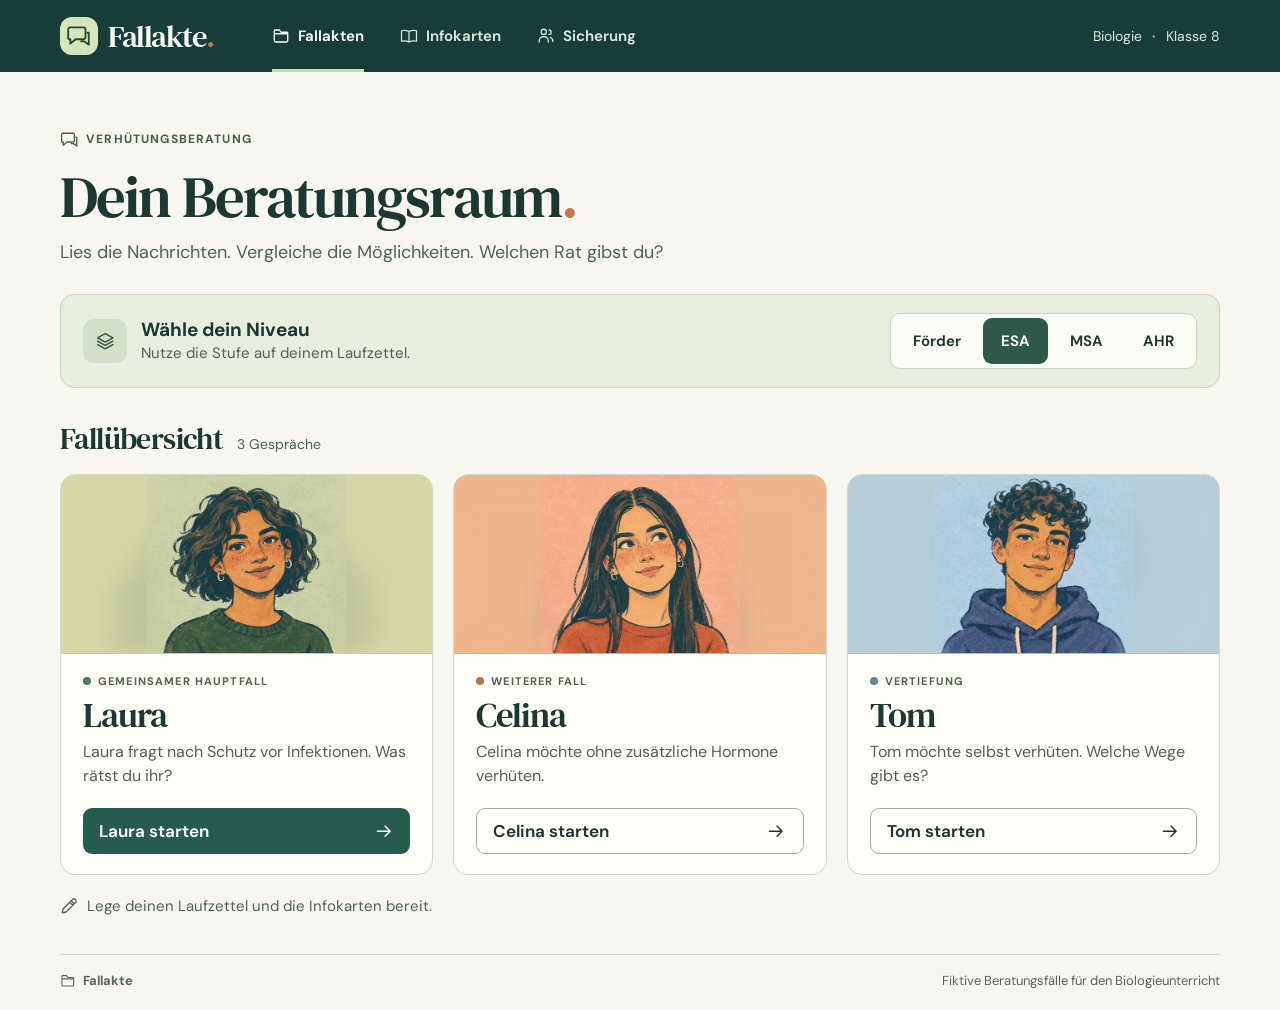
==== index.html @ a628afa2 "Gestufte Lernhilfen bis zum eigenen begründeten Rat anbieten" ====
<!doctype html>
<html lang="de">
<head>
  <meta charset="utf-8">
  <meta name="viewport" content="width=device-width,initial-scale=1">
  <meta name="theme-color" content="#183c37">
  <title>Fallakte · Beratungsraum</title>
  <link rel="stylesheet" href="app/style.css">
</head>
<body>
<header class="top">
  <div class="bar">
    <a href="#home" class="brand" id="brand"><span class="mark" data-icon="chat"></span>Fallakte<span class="brand-dot">.</span></a>
    <div class="room-identity" id="room-identity" hidden>
      <span class="avatar" id="avatar" aria-hidden="true"></span>
      <div><h1 id="chat-name" tabindex="-1"></h1><div class="room-meta"><span id="room-level"></span> · <span id="step"></span></div></div>
    </div>
    <nav aria-label="Arbeitsbereiche">
      <button id="home-nav"><i data-icon="folder"></i><span id="home-label">Fallakten</span></button>
      <button id="cards-nav"><i data-icon="book"></i>Infokarten</button>
      <button id="pause-nav"><i data-icon="group"></i>Sicherung</button>
    </nav>
    <span class="subject">Biologie <b>·</b> Klasse 8</span>
  </div>
</header>
<main>
  <section id="home" class="shell">
    <div class="intro"><span class="eyebrow"><i data-icon="chat"></i> Verhütungsberatung</span><h1>Dein Beratungsraum<span>.</span></h1><p>Lies die Nachrichten. Vergleiche die Möglichkeiten. Welchen Rat gibst du?</p></div>
    <div class="level-box"><div class="level-caption"><span class="square-icon"><i data-icon="layers"></i></span><div><h2>Wähle dein Niveau</h2><p>Nutze die Stufe auf deinem Laufzettel.</p></div></div><div id="levels" aria-label="Niveau" role="group"></div></div>
    <div class="section-heading"><h2>Fallübersicht</h2><span>3 Gespräche</span></div>
    <div class="cases" id="case-list"></div>
    <p class="material"><i data-icon="pencil"></i> Lege deinen Laufzettel und die Infokarten bereit.</p>
  </section>
  <section id="room" class="shell" hidden>
    <div class="pane-switch" role="group" aria-label="Arbeitsansicht">
      <button id="read-chat" aria-controls="chat-panel"><i data-icon="chat"></i> Chat lesen</button>
      <button id="write-answer" aria-controls="answer-panel"><i data-icon="pencil"></i> Antwort geben</button>
    </div>
    <div class="workspace">
      <section class="chat panel" id="chat-panel" aria-label="Beratungsgespräch">
        <div id="history" role="log" aria-live="off" aria-label="Bisherige Nachrichten" tabindex="0"></div>
        <button id="latest" class="latest" hidden><i data-icon="down"></i> Zur aktuellen Nachricht</button>
      </section>
      <section class="work panel" id="answer-panel" aria-label="Antwortbereich"><div id="work"></div><section id="support-panel" aria-label="Hilfen zum aktuellen Schritt" hidden></section></section>
    </div>
  </section>
  <section class="shell secondary" id="resources" hidden><span class="eyebrow"><i data-icon="book"></i> Nachschlagen</span><h1 tabindex="-1">Infokarten</h1><p>Nutzt zuerst eure eigenen Infokarten. Hier könnt ihr nachlesen. Beim Schwangerschaftsschutz vergleichen alle vier Karten ein Jahr Anwendung im Alltag.</p><div id="method-cards"></div><button class="primary return">Zurück</button></section>
  <section class="shell secondary" id="pause" hidden>
    <span class="eyebrow"><i data-icon="group"></i> Gemeinsam in der Klasse</span>
    <h1 tabindex="-1">Zeit für die Sicherung</h1>
    <div class="pause-note">
      <h2>Dein zweiter Vorschlag für Laura</h2>
      <p id="pause-conflict" hidden></p>
      <details id="pause-facts" hidden>
        <summary>Was hat Laura bisher gesagt?</summary>
        <ul></ul>
      </details>
      <div id="early-stop">
        <p>Beim gemeinsamen Stopp zeigt oder liest eure Lehrkraft Lauras Angaben für alle.</p>
        <p id="stop-task"></p>
      </div>
      <p>Ist „Mein letzter Rat“ noch leer? Schreibe dort deinen Rat und deinen wichtigsten Grund auf.</p>
      <p>Stimmt noch einmal ab. Lest eure beiden Gründe auf dem Laufzettel. Welcher erklärt besser, was für Laura zählt? Warum?</p>
    </div>
    <div class="row"><button id="review-laura" class="outline">Lauras Chat nachlesen</button><button class="primary return">Zurück</button></div>
  </section>
</main>
<footer><span class="footer-brand"><i data-icon="folder"></i> Fallakte</span><span>Fiktive Beratungsfälle für den Biologieunterricht</span></footer>
<script src="data/dialogdaten.js"></script>
<script src="data/lernhilfen.js"></script>
<script src="app/ui.js"></script>
<script src="app/lernhilfen.js"></script>
<script src="app/app.js"></script>
</body></html>
---- app/style.css ----
@font-face{font-family:DM Sans;src:url("../assets/dmsans.ttf") format("truetype");font-weight:100 1000;font-display:swap}
@font-face{font-family:DM Serif Text;src:url("../assets/dmseriftext.ttf") format("truetype");font-display:swap}
:root{color-scheme:light;--ink:#1d3833;--muted:#50615b;--green:#255c4e;--paper:#f7f6f0;--line:#d3d9cc;--white:#fffef9;--tint:#e8eddf;--serif:"DM Serif Text",Georgia,serif}
*{box-sizing:border-box}
[hidden]{display:none!important}
body{margin:0;background:var(--paper);color:var(--ink);font-family:"DM Sans",Arial,sans-serif;font-size:17px;line-height:1.5;min-height:100vh;display:flex;flex-direction:column}
main{flex:1}
button,a,summary,input{touch-action:manipulation}
button,summary{color:inherit;font:inherit;cursor:pointer}
button{min-height:46px;border:0;background:none;border-radius:9px;font-weight:650}
button:hover,summary:hover{filter:brightness(.95)}
:focus-visible{outline:3px solid #9b4c14;outline-offset:3px}
button:disabled{opacity:.55;cursor:default}
svg{width:1.2em;height:1.2em;flex:none;vertical-align:middle;stroke:currentColor;fill:none;stroke-width:1.7;stroke-linejoin:round;stroke-linecap:round}
i[data-icon],.icon{display:inline-flex;align-items:center;justify-content:center;font-style:normal}
h1,h2,h3,p{margin:0}
h1,h2,h3{line-height:1.16}
.top{background:#183c37;color:#fbfcf6}
.bar,.shell,footer{width:min(1160px,calc(100% - 72px));margin:auto}
.bar{display:flex;align-items:center;gap:46px;min-height:72px}
.brand{display:flex;align-items:center;text-decoration:none;font:31px var(--serif);color:inherit;letter-spacing:-1.5px}
.brand-dot,.intro h1 span{color:#c5794b}
.mark{display:grid;place-items:center;width:38px;height:38px;background:#d5e6bc;color:#234739;border-radius:12px;margin-right:10px}
.mark svg{width:26px;height:26px}
nav{display:flex;gap:12px;align-self:stretch}
nav button{position:relative;display:flex;align-items:center;justify-content:center;gap:8px;color:#dae5dd;border-radius:0;padding:0 12px;font-size:15px}
nav [aria-current]{color:white}
nav [aria-current]::after{content:"";position:absolute;bottom:0;height:3px;background:#cadbb2;left:12px;right:12px}
.subject{margin-left:auto;color:#e0e6d8;font-size:14px}.subject b{margin:0 6px;color:#a7b99d}
.intro{padding:clamp(32px,4.5vw,68px) 0 28px}
.eyebrow,.role{font-weight:750;letter-spacing:1.15px;font-size:12px;text-transform:uppercase;display:inline-flex;align-items:center;gap:7px}
.eyebrow{color:#476249}.eyebrow i{font-size:16px}
h1{font:clamp(39px,4.6vw,62px)/1.08 var(--serif);letter-spacing:-1.9px}
.intro h1,.secondary h1{margin:9px 0 10px}
.intro p,.secondary>p{color:var(--muted);font-size:18px}
.level-box{display:flex;align-items:center;justify-content:space-between;gap:16px;background:#e7eddf;border:1px solid #ccd6c2;border-radius:14px;padding:18px 22px}
.level-caption{display:flex;align-items:center;gap:14px}
.square-icon{width:44px;height:44px;background:#d4dfc9;border-radius:11px;display:grid;place-items:center;color:#365740}
.level-caption h2{font:700 19px "DM Sans",sans-serif}.level-caption p,.material{color:var(--muted);font-size:15px}
#levels{display:flex;gap:4px;background:#fcfcf6;border:1px solid #cbd3c2;border-radius:10px;padding:4px}
#levels button{padding:0 18px;font-size:15px}
#levels [aria-pressed="true"]{background:#2e594b;color:white}
.section-heading{margin:30px 0 15px;display:flex;align-items:baseline;gap:14px}
.section-heading h2,.secondary h2{font:30px var(--serif);letter-spacing:-.6px}
.section-heading>span{font-size:14px;color:var(--muted)}
.cases{display:grid;grid-template-columns:repeat(3,minmax(0,1fr));gap:20px}
.case-card,.panel,.pause-note,#method-cards details{background:var(--white);border:1px solid var(--line);border-radius:15px;overflow:hidden}
.cover{position:relative;isolation:isolate;overflow:hidden;height:clamp(148px,14vw,190px);border-bottom:1px solid #0001;display:flex;justify-content:center}
.laura{--art:url("../assets/laura.webp");--wash:#d6d9a6}
.celina{--art:url("../assets/celina.webp");--wash:#efb78d}
.tom{--art:url("../assets/tom.webp");--wash:#b8cdd7}
.cover{background:var(--wash)}
.cover:before{content:"";width:100%;position:absolute;inset:0;background-image:var(--art);background-size:cover;background-position:50% 8%;opacity:.14;filter:blur(12px);z-index:-1}
.cover:after{content:"";width:70%;height:100%;background:var(--art) center 20%/auto 112% no-repeat;mask-image:linear-gradient(90deg,transparent,#000 20%,#000 80%,transparent);-webkit-mask-image:linear-gradient(90deg,transparent,#000 20%,#000 80%,transparent)}
.case-info{padding:19px 22px 20px;display:flex;flex-direction:column;flex:1}
.case-card{display:flex;flex-direction:column}
.case-card h3{font:35px/1.1 var(--serif);letter-spacing:-1px;margin:6px 0}
.case-info p{color:var(--muted);font-size:16px;margin-bottom:20px}
.role{color:#50664b;font-size:11px;gap:7px}.role:before{content:"";width:8px;height:8px;border-radius:50%;background:var(--role,#537b55)}
.celina{--role:#b5784e}.tom{--role:#648598}
.case-info button{margin-top:auto;display:flex;align-items:center;justify-content:space-between;text-align:left;width:100%}
.primary,.outline,.secondary-button{padding:10px 16px;display:inline-flex;align-items:center;justify-content:center;gap:9px;line-height:1.35}
.primary{background:var(--green);color:white}.outline{background:var(--white);border:1px solid #a2b2a0}.secondary-button{background:var(--tint)}
.material{display:flex;align-items:center;gap:9px;margin:20px 0 36px}
footer{display:flex;gap:12px;justify-content:space-between;align-items:center;padding:16px 0 20px;border-top:1px solid var(--line);color:#58675e;font-size:13px}
.footer-brand{display:flex;align-items:center;gap:7px;font-weight:700}
.text-button{display:inline-flex;align-items:center;gap:8px;font-size:.9375rem;padding:0 8px}
.avatar{width:36px;height:36px;border-radius:50%;background:var(--art) center/cover;flex:none}
.room-identity{display:flex;align-items:center;gap:10px;min-width:0}
.room-identity h1{font:1.5rem/1 var(--serif);letter-spacing:-.03em}
.room-meta{font-size:.8125rem;color:#dbe7db;line-height:1.25;margin-top:2px}
html.consulting,html.consulting body{height:100vh;height:100dvh;min-height:0;overflow:hidden}
.consulting body{display:grid;grid-template-rows:auto minmax(0,1fr)}
.consulting main,.workspace,.panel{min-height:0;min-width:0}
.consulting .brand,.consulting .subject,.consulting footer{display:none}
.consulting .top{position:static}
.consulting .bar{width:100%;min-height:52px;gap:8px;padding:2px clamp(10px,1.4vw,24px);flex-wrap:nowrap;justify-content:space-between}
.consulting nav{flex:0 1 auto;align-self:center;gap:3px}
.consulting nav button{border-radius:7px;font-size:.9375rem;min-width:44px;min-height:44px}
.consulting nav [aria-current]::after{display:none}
#room{width:100%;height:100%;margin:0;display:flex;flex-direction:column}
.workspace{display:grid;grid-template-columns:minmax(0,1.15fr) minmax(0,1fr);grid-template-rows:minmax(0,1fr);flex:1}
.workspace .panel{border:0;border-radius:0}
.chat{position:relative;display:flex;flex-direction:column}
.work{display:flex;flex-direction:column;box-shadow:inset 1px 0 var(--line)}
#history,#work{overflow:auto;overscroll-behavior:contain;flex:1;min-height:0}
#history{background:#eff1e8;padding:clamp(12px,1.5vw,24px)}
#work{container-type:inline-size;padding:clamp(12px,1.25vw,22px)}
.pane-switch{display:none}
.chat-step{display:flex;gap:10px;align-items:center;font-size:.875rem;color:#536651;font-weight:700;margin:16px 0}.chat-step:after{content:"";height:1px;background:#ccd4c6;flex:1}
.chat-step:first-child{margin-top:0}
.bubble{width:fit-content;max-width:min(91%,66ch);padding:9px 13px;border-radius:14px 14px 14px 3px;background:#fffefb;border:1px solid #d6dccf;margin:7px 0;font-size:1.0625rem;overflow-wrap:anywhere}
.speaker{font-size:.8125rem;display:block;color:#526750;margin-bottom:2px}.bubble.team{background:#dcead9;margin-left:auto;border-radius:14px 14px 3px 14px}.bubble p+p{margin-top:6px}
.latest{position:absolute;bottom:10px;align-self:center;padding:8px 14px;background:var(--ink);color:white;font-size:14px;box-shadow:0 2px 8px #0002}
.article{background:#fffaf0;padding:18px;border:1px solid #daceb9;border-radius:12px}.article h3{font:1.5rem var(--serif)}.article p,.article details{margin-top:10px}
.row{display:flex;align-items:center;gap:8px;flex-wrap:wrap}
#work h2{font:1.4rem/1.15 var(--serif);letter-spacing:-.025em;margin-bottom:7px}
#work>p{margin-bottom:8px}
.methods{display:grid;grid-template-columns:repeat(2,minmax(0,1fr));gap:6px;margin:8px 0}
.method{border:1px solid #acb8a7;background:#fffef9;text-align:left;display:flex;align-items:center;gap:6px;padding:7px 5px;line-height:1.25;font-size:1rem}
.method:before{content:"";box-sizing:border-box;width:14px;height:14px;border-radius:50%;border:1.5px solid #798b79;flex:none}
.method[aria-pressed="true"]{background:#e4efde;border-color:#436f50}.method[aria-pressed="true"]:before{background:#315d46;box-shadow:inset 0 0 0 3px #e4efde}
.combine{display:flex;align-items:center;gap:10px;min-height:46px;font-weight:600;cursor:pointer;font-size:16px}.combine input{width:21px;height:21px;accent-color:var(--green);flex:none}
.preview,.hint,.paper-note{border-radius:9px;padding:9px 12px;font-size:1rem}.preview{background:#edf1e7;margin:8px 0}.preview small,.hint small{display:block;font-weight:700}
.paper-note,.hint{background:#f6eed9;margin:10px 0;color:#4d462e}
#answer-panel:has(#send) #work{flex:0 1 auto}
#send{flex:none;margin:4px clamp(12px,1.25vw,22px) 8px;padding:8px 16px}
.tools{margin-top:8px;padding-top:5px;border-top:1px solid var(--line);display:flex;gap:6px;flex-wrap:wrap}.tools button{font-size:15px}
.question{display:block;width:100%;text-align:left;border:1px solid var(--line);margin:6px 0;padding:9px 12px}
.secondary{padding-top:38px;padding-bottom:48px}.secondary>p,.pause-note{margin-bottom:20px}
#method-cards{display:grid;gap:10px;max-width:850px;margin-bottom:18px}summary{font-weight:700;min-height:46px;padding:10px 0}
#method-cards summary{padding:14px 18px}dl{margin:0;padding:0 18px 18px}dt{font-weight:700;margin-top:12px}dd{margin:1px 0}
.pause-note{padding:22px;max-width:760px;margin-top:20px}.pause-note p{margin-top:12px}
#pause-facts{margin-top:12px}
#pause-facts ul{margin:0 0 12px;padding-inline-start:1.4em}
#pause-facts li+li{margin-top:4px}
#stop-task{font-weight:650}
@media(max-width:900px){.bar,.shell,footer{width:calc(100% - 36px)}.bar{gap:20px}.cases{gap:12px}.case-info{padding:16px}.level-box{padding:15px}.case-info p{font-size:15px}}
@media(max-width:680px){.bar,.shell,footer{width:calc(100% - 28px)}.bar{flex-wrap:wrap;gap:0;justify-content:space-between;padding-top:9px}.brand{font-size:27px}.mark{width:32px;height:32px}.subject{order:1}.bar nav{order:2;flex-basis:100%;justify-content:space-between;gap:2px}.bar nav button{min-height:46px;padding:0 7px}.intro{padding:25px 0 19px}.intro p,.secondary>p{font-size:16px}.level-box{align-items:stretch;flex-direction:column;gap:10px}.level-caption{gap:10px}.square-icon{width:36px;height:36px}#levels button{flex:1;padding:0 6px}#levels{width:100%}.cases{grid-template-columns:1fr}.cover{height:165px}.cover:after{background-size:auto 110%}.case-info{padding:17px}.case-info h3{font-size:30px}.case-info p{margin-bottom:10px}.section-heading{margin:22px 0 12px}footer{align-items:flex-start;flex-direction:column;gap:2px}}
.extra{margin-top:16px}.pick{font-size:.9375rem;color:var(--muted)}.response{border-left:3px solid #8da487;padding-left:12px}
@media(max-width:680px) and (min-height:550px){html:not(.consulting) .top{position:sticky;top:0;z-index:2}html:not(.consulting){scroll-padding-top:96px}}
.extra-method{display:flex;align-items:center;justify-content:space-between;flex-wrap:wrap;gap:5px 10px;font-size:15px;font-weight:650}
.extra-method select{min-height:46px;max-width:100%;border-radius:8px;border:1px solid #a2b2a0;background:var(--white);color:var(--ink);font:inherit;padding:4px 6px}


/* Size text with the user's font setting. Let long labels reflow before they clip. */
.consulting{font-size:100%}
.consulting body{font-size:1.0625rem}
#room button,#room label{overflow-wrap:anywhere}
#room .combine,#room .tools button,#room .extra-method{font-size:1rem}
#room .latest{max-width:95%;font-size:.875rem}
#work .hint:focus{outline-offset:-3px}
#work .method,#work .tools button,#room button{min-width:44px;min-height:44px}
#work .extra-method select{min-width:44px}
.unresolved{border-left:3px solid #9c683c;padding:.6em .8em;background:#f6eed9}
@media(max-width:42.5em){
  .consulting .bar{flex-wrap:wrap;gap:1px 5px;padding:3px 8px}
  .consulting .bar nav{flex:0 1 auto;gap:2px}
  .consulting .bar nav button{flex-direction:column;gap:2px;padding:3px 2px;font-size:.8125rem;line-height:1.2}
  .consulting .bar nav svg{width:17px;height:17px}
  .room-identity{gap:6px}.room-identity h1{font-size:1.3rem}.avatar{width:30px;height:30px}
  .pane-switch{display:flex;background:var(--white);border-bottom:1px solid var(--line)}
  .pane-switch button{flex:1;display:flex;align-items:center;justify-content:center;gap:7px;border-radius:0;font-size:1rem;line-height:1.2}
  .pane-switch [aria-pressed="true"]{background:var(--tint);box-shadow:inset 0 -3px var(--green)}
  .workspace{grid-template-columns:minmax(0,1fr)}
  .workspace .panel{grid-area:1 / 1}
  #room[data-pane="chat"] .work,#room[data-pane="answer"] .chat{visibility:hidden;pointer-events:none}
  .work{box-shadow:none}
}
@media(prefers-reduced-motion:reduce){#room *,#room{scroll-behavior:auto;animation:none;transition:none}}

@media(max-width:24.5em){.methods{grid-template-columns:1fr}}
@container (max-width:22rem){.methods{grid-template-columns:1fr}}
#support-panel{display:flex;flex-direction:column;flex:0 1 auto;max-height:46%;min-height:0;background:#faf6e8;border-block:1px solid #d8cdad}
.help-notes{overflow:auto;overscroll-behavior:contain;min-height:0;padding:4px clamp(12px,1.25vw,22px);scroll-padding:4px}
.help-notes .hint{margin:0 0 4px}.help-notes .hint:focus{outline-offset:-3px}
.help-controls{display:flex;align-items:center;justify-content:space-between;gap:4px;flex:none;padding:0 8px}
.help-controls button{line-height:1.15}.tools:empty{display:none}
#answer-panel:has(#support-panel:not([hidden])) #work{flex:1}
.task-reminder summary{display:flex;align-items:center;font-size:.9375rem;padding:0;color:var(--muted)}
.task-reminder summary::before{content:'▸';margin-right:.4em}.task-reminder[open] summary::before{content:'▾'}
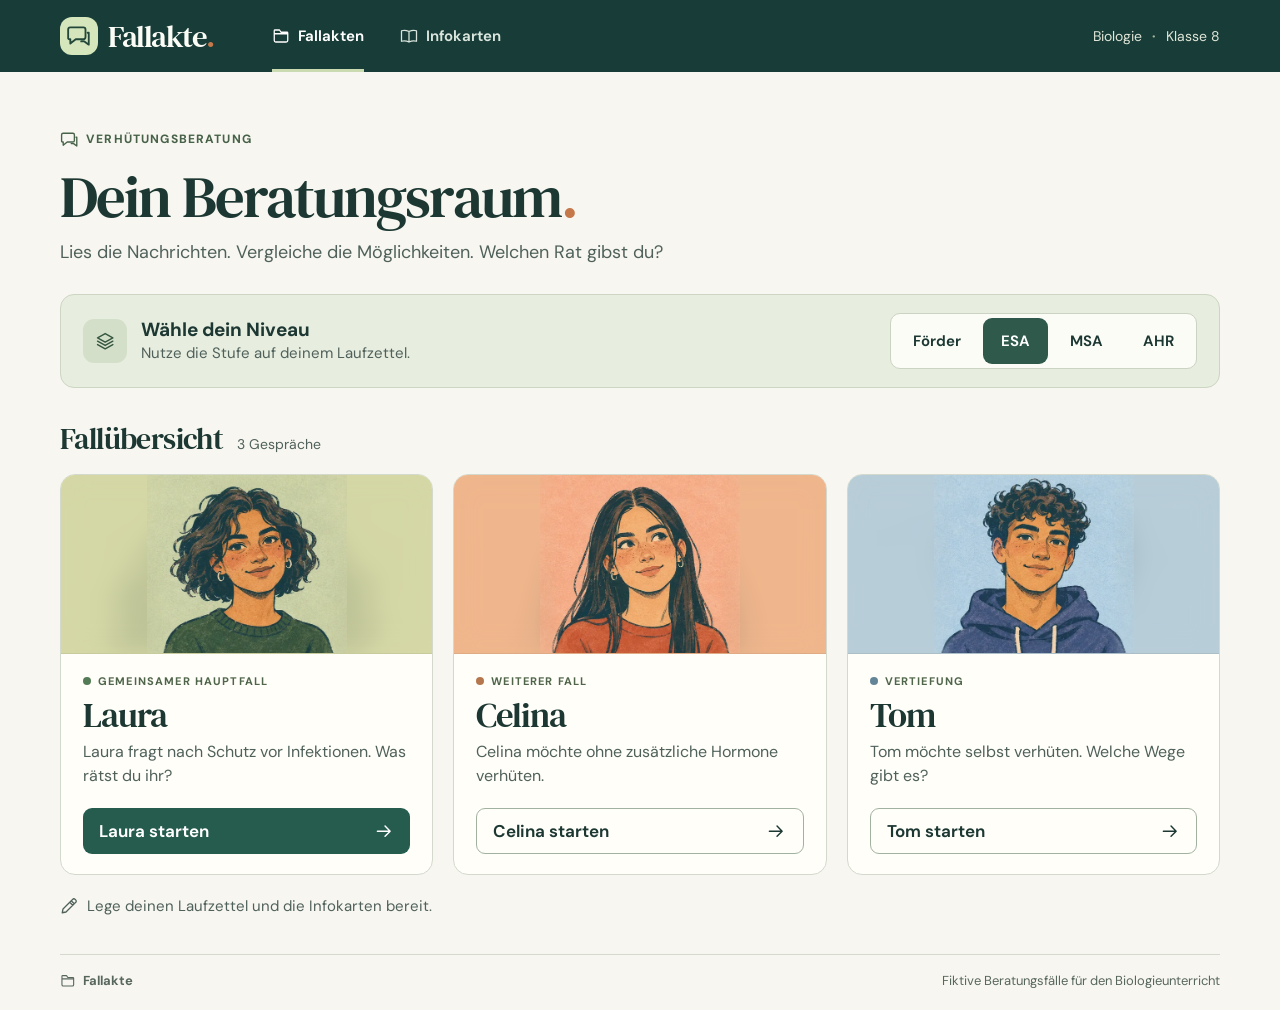
==== commit fa3009c8: "Begrenze die Fallakte auf die digitale Erarbeitung" ====
--- a/index.html
+++ b/index.html
@@ -18,7 +18,6 @@
     <nav aria-label="Arbeitsbereiche">
       <button id="home-nav"><i data-icon="folder"></i><span id="home-label">Fallakten</span></button>
       <button id="cards-nav"><i data-icon="book"></i>Infokarten</button>
-      <button id="pause-nav"><i data-icon="group"></i>Sicherung</button>
     </nav>
     <span class="subject">Biologie <b>·</b> Klasse 8</span>
   </div>
@@ -35,35 +34,17 @@
     <div class="pane-switch" role="group" aria-label="Arbeitsansicht">
       <button id="read-chat" aria-controls="chat-panel"><i data-icon="chat"></i> Chat lesen</button>
       <button id="write-answer" aria-controls="answer-panel"><i data-icon="pencil"></i> Antwort geben</button>
+      <button id="chat-help" aria-controls="support-panel"><i data-icon="help"></i> Hilfe</button>
     </div>
     <div class="workspace">
       <section class="chat panel" id="chat-panel" aria-label="Beratungsgespräch">
         <div id="history" role="log" aria-live="off" aria-label="Bisherige Nachrichten" tabindex="0"></div>
         <button id="latest" class="latest" hidden><i data-icon="down"></i> Zur aktuellen Nachricht</button>
       </section>
-      <section class="work panel" id="answer-panel" aria-label="Antwortbereich"><div id="work"></div><section id="support-panel" aria-label="Hilfen zum aktuellen Schritt" hidden></section></section>
+      <section class="work panel" id="answer-panel" aria-label="Antwortbereich"><div id="work"></div><section id="support-panel" aria-label="Hilfen zum aktuellen Schritt" hidden></section><div id="help-dock" class="help-controls" hidden></div></section>
     </div>
   </section>
-  <section class="shell secondary" id="resources" hidden><span class="eyebrow"><i data-icon="book"></i> Nachschlagen</span><h1 tabindex="-1">Infokarten</h1><p>Nutzt zuerst eure eigenen Infokarten. Hier könnt ihr nachlesen. Beim Schwangerschaftsschutz vergleichen alle vier Karten ein Jahr Anwendung im Alltag.</p><div id="method-cards"></div><button class="primary return">Zurück</button></section>
-  <section class="shell secondary" id="pause" hidden>
-    <span class="eyebrow"><i data-icon="group"></i> Gemeinsam in der Klasse</span>
-    <h1 tabindex="-1">Zeit für die Sicherung</h1>
-    <div class="pause-note">
-      <h2>Dein zweiter Vorschlag für Laura</h2>
-      <p id="pause-conflict" hidden></p>
-      <details id="pause-facts" hidden>
-        <summary>Was hat Laura bisher gesagt?</summary>
-        <ul></ul>
-      </details>
-      <div id="early-stop">
-        <p>Beim gemeinsamen Stopp zeigt oder liest eure Lehrkraft Lauras Angaben für alle.</p>
-        <p id="stop-task"></p>
-      </div>
-      <p>Ist „Mein letzter Rat“ noch leer? Schreibe dort deinen Rat und deinen wichtigsten Grund auf.</p>
-      <p>Stimmt noch einmal ab. Lest eure beiden Gründe auf dem Laufzettel. Welcher erklärt besser, was für Laura zählt? Warum?</p>
-    </div>
-    <div class="row"><button id="review-laura" class="outline">Lauras Chat nachlesen</button><button class="primary return">Zurück</button></div>
-  </section>
+  <section class="shell secondary" id="resources" hidden><span class="eyebrow"><i data-icon="book"></i> Nachschlagen</span><div class="card-nav"><h1 tabindex="-1">Infokarten</h1><button class="primary return">Zurück</button></div><p>Nutzt zuerst eure eigenen Infokarten. Hier könnt ihr nachlesen. Beim Schwangerschaftsschutz vergleichen alle vier Karten ein Jahr Anwendung im Alltag.</p><div id="method-cards"></div></section>
 </main>
 <footer><span class="footer-brand"><i data-icon="folder"></i> Fallakte</span><span>Fiktive Beratungsfälle für den Biologieunterricht</span></footer>
 <script src="data/dialogdaten.js"></script>
--- a/app/style.css
+++ b/app/style.css
@@ -44,7 +44,7 @@
 .section-heading h2,.secondary h2{font:30px var(--serif);letter-spacing:-.6px}
 .section-heading>span{font-size:14px;color:var(--muted)}
 .cases{display:grid;grid-template-columns:repeat(3,minmax(0,1fr));gap:20px}
-.case-card,.panel,.pause-note,#method-cards details{background:var(--white);border:1px solid var(--line);border-radius:15px;overflow:hidden}
+.case-card,.panel,#method-cards details{background:var(--white);border:1px solid var(--line);border-radius:15px;overflow:hidden}
 .cover{position:relative;isolation:isolate;overflow:hidden;height:clamp(148px,14vw,190px);border-bottom:1px solid #0001;display:flex;justify-content:center}
 .laura{--art:url("../assets/laura.webp");--wash:#d6d9a6}
 .celina{--art:url("../assets/celina.webp");--wash:#efb78d}
@@ -107,17 +107,12 @@
 #send{flex:none;margin:4px clamp(12px,1.25vw,22px) 8px;padding:8px 16px}
 .tools{margin-top:8px;padding-top:5px;border-top:1px solid var(--line);display:flex;gap:6px;flex-wrap:wrap}.tools button{font-size:15px}
 .question{display:block;width:100%;text-align:left;border:1px solid var(--line);margin:6px 0;padding:9px 12px}
-.secondary{padding-top:38px;padding-bottom:48px}.secondary>p,.pause-note{margin-bottom:20px}
+.secondary{padding-top:38px;padding-bottom:48px}.secondary>p{margin-bottom:20px}
 #method-cards{display:grid;gap:10px;max-width:850px;margin-bottom:18px}summary{font-weight:700;min-height:46px;padding:10px 0}
 #method-cards summary{padding:14px 18px}dl{margin:0;padding:0 18px 18px}dt{font-weight:700;margin-top:12px}dd{margin:1px 0}
-.pause-note{padding:22px;max-width:760px;margin-top:20px}.pause-note p{margin-top:12px}
-#pause-facts{margin-top:12px}
-#pause-facts ul{margin:0 0 12px;padding-inline-start:1.4em}
-#pause-facts li+li{margin-top:4px}
-#stop-task{font-weight:650}
 @media(max-width:900px){.bar,.shell,footer{width:calc(100% - 36px)}.bar{gap:20px}.cases{gap:12px}.case-info{padding:16px}.level-box{padding:15px}.case-info p{font-size:15px}}
 @media(max-width:680px){.bar,.shell,footer{width:calc(100% - 28px)}.bar{flex-wrap:wrap;gap:0;justify-content:space-between;padding-top:9px}.brand{font-size:27px}.mark{width:32px;height:32px}.subject{order:1}.bar nav{order:2;flex-basis:100%;justify-content:space-between;gap:2px}.bar nav button{min-height:46px;padding:0 7px}.intro{padding:25px 0 19px}.intro p,.secondary>p{font-size:16px}.level-box{align-items:stretch;flex-direction:column;gap:10px}.level-caption{gap:10px}.square-icon{width:36px;height:36px}#levels button{flex:1;padding:0 6px}#levels{width:100%}.cases{grid-template-columns:1fr}.cover{height:165px}.cover:after{background-size:auto 110%}.case-info{padding:17px}.case-info h3{font-size:30px}.case-info p{margin-bottom:10px}.section-heading{margin:22px 0 12px}footer{align-items:flex-start;flex-direction:column;gap:2px}}
-.extra{margin-top:16px}.pick{font-size:.9375rem;color:var(--muted)}.response{border-left:3px solid #8da487;padding-left:12px}
+.pick{font-size:.9375rem;color:var(--muted)}.response{border-left:3px solid #8da487;padding-left:12px}
 @media(max-width:680px) and (min-height:550px){html:not(.consulting) .top{position:sticky;top:0;z-index:2}html:not(.consulting){scroll-padding-top:96px}}
 .extra-method{display:flex;align-items:center;justify-content:space-between;flex-wrap:wrap;gap:5px 10px;font-size:15px;font-weight:650}
 .extra-method select{min-height:46px;max-width:100%;border-radius:8px;border:1px solid #a2b2a0;background:var(--white);color:var(--ink);font:inherit;padding:4px 6px}
@@ -159,3 +154,12 @@
 #answer-panel:has(#support-panel:not([hidden])) #work{flex:1}
 .task-reminder summary{display:flex;align-items:center;font-size:.9375rem;padding:0;color:var(--muted)}
 .task-reminder summary::before{content:'▸';margin-right:.4em}.task-reminder[open] summary::before{content:'▾'}
+#help-dock{flex:none;flex-wrap:wrap;margin-top:auto;justify-content:flex-start;gap:4px;padding:3px 8px;background:#eef3f4;border-top:1px solid #c2d1d4}
+.help-trigger,#chat-help{display:inline-flex;align-items:center;justify-content:center;gap:7px;background:#214b61;color:#fff;padding:5px 10px;line-height:1.2}
+.help-trigger{flex:1 1 8em;font-size:.9375rem}.help-trigger svg{order:-1}
+#room[data-pane="answer"] #chat-help{display:none}
+#help-dock .text-button{padding:0 5px}
+.help-notes #help-action{display:block;margin:4px 0}
+
+.card-nav{position:sticky;top:0;z-index:1;display:flex;justify-content:space-between;align-items:center;gap:8px;background:var(--paper)}
+@media(max-width:680px) and (min-height:550px){.card-nav{top:96px}}
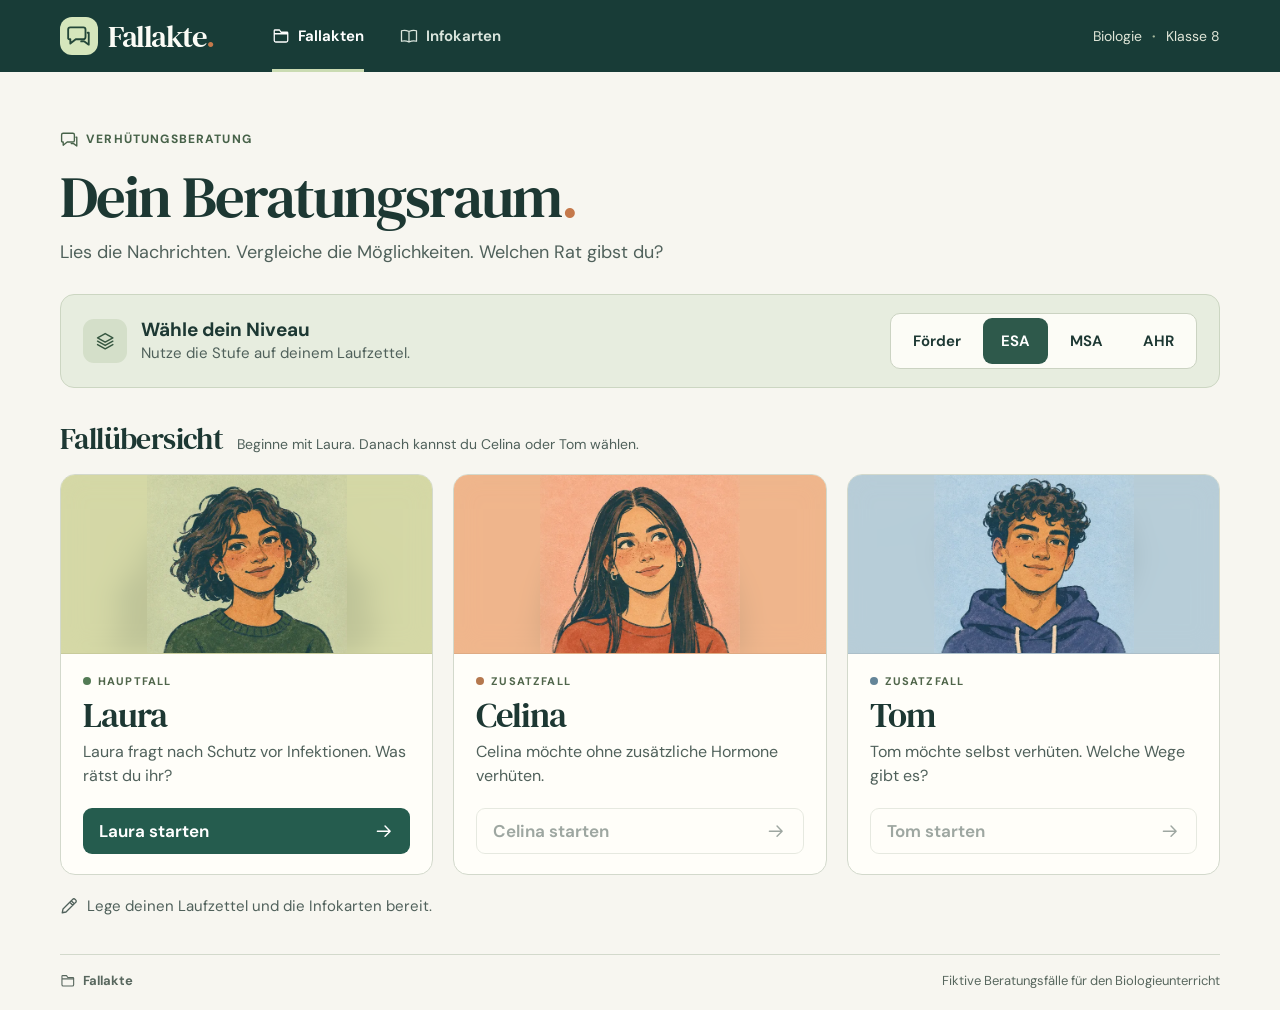
==== commit 0891d8c8: "Verkürze Lauras Beratungsweg auf Förder- und ESA-Niveau" ====
--- a/index.html
+++ b/index.html
@@ -26,7 +26,7 @@
   <section id="home" class="shell">
     <div class="intro"><span class="eyebrow"><i data-icon="chat"></i> Verhütungsberatung</span><h1>Dein Beratungsraum<span>.</span></h1><p>Lies die Nachrichten. Vergleiche die Möglichkeiten. Welchen Rat gibst du?</p></div>
     <div class="level-box"><div class="level-caption"><span class="square-icon"><i data-icon="layers"></i></span><div><h2>Wähle dein Niveau</h2><p>Nutze die Stufe auf deinem Laufzettel.</p></div></div><div id="levels" aria-label="Niveau" role="group"></div></div>
-    <div class="section-heading"><h2>Fallübersicht</h2><span>3 Gespräche</span></div>
+    <div class="section-heading"><h2>Fallübersicht</h2><span id="case-order"></span></div>
     <div class="cases" id="case-list"></div>
     <p class="material"><i data-icon="pencil"></i> Lege deinen Laufzettel und die Infokarten bereit.</p>
   </section>
--- a/app/style.css
+++ b/app/style.css
@@ -58,6 +58,7 @@
 .case-info p{color:var(--muted);font-size:16px;margin-bottom:20px}
 .role{color:#50664b;font-size:11px;gap:7px}.role:before{content:"";width:8px;height:8px;border-radius:50%;background:var(--role,#537b55)}
 .celina{--role:#b5784e}.tom{--role:#648598}
+.case-info button:disabled{color:var(--muted);background:transparent;border-color:var(--line);cursor:default}
 .case-info button{margin-top:auto;display:flex;align-items:center;justify-content:space-between;text-align:left;width:100%}
 .primary,.outline,.secondary-button{padding:10px 16px;display:inline-flex;align-items:center;justify-content:center;gap:9px;line-height:1.35}
 .primary{background:var(--green);color:white}.outline{background:var(--white);border:1px solid #a2b2a0}.secondary-button{background:var(--tint)}
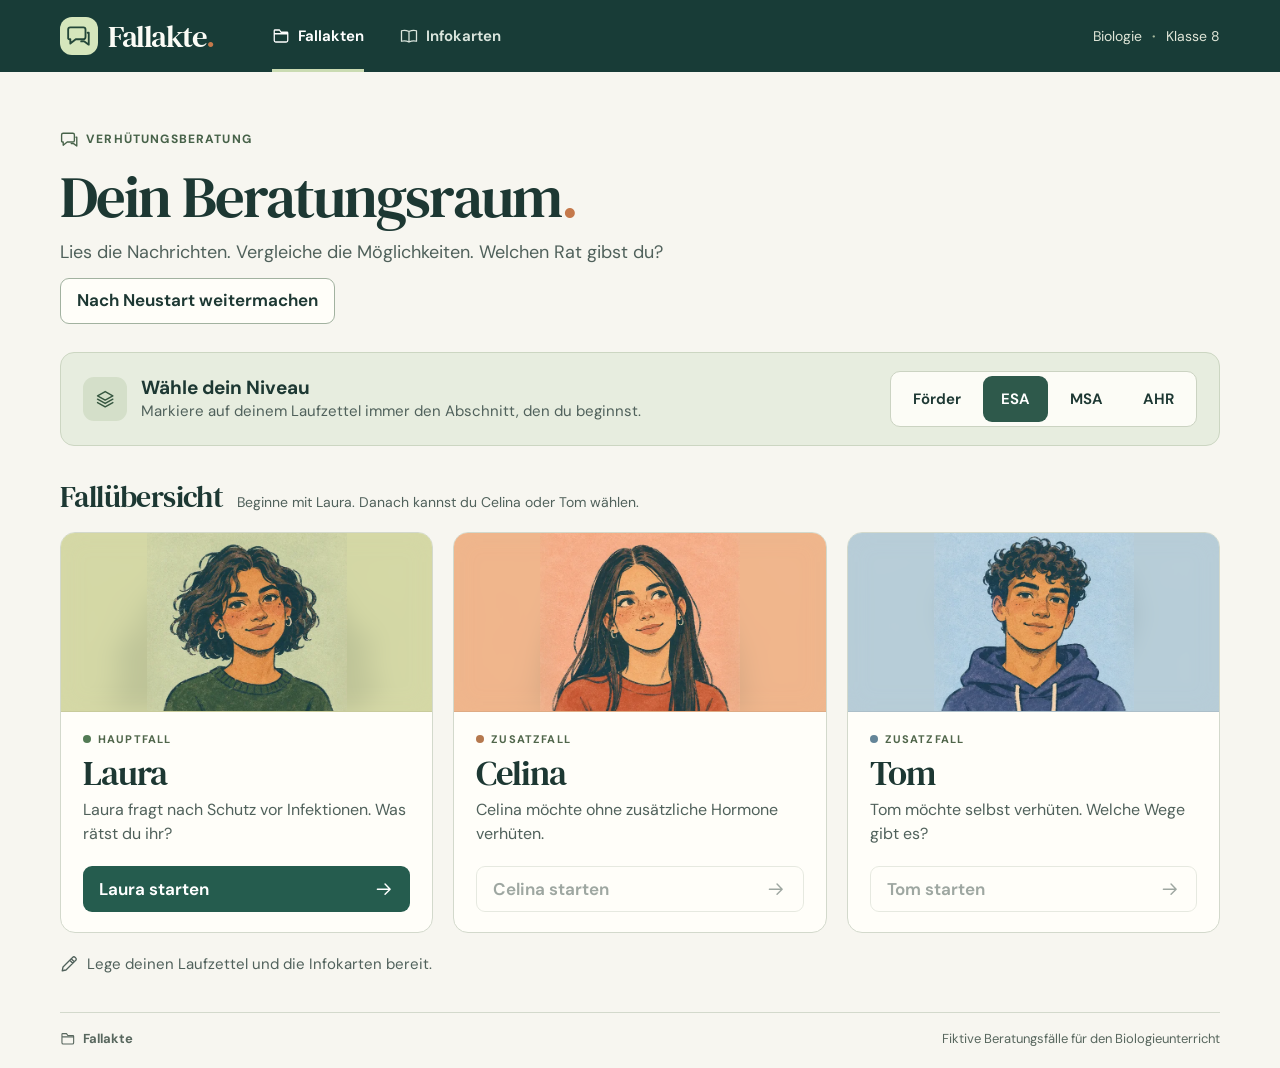
==== commit 940138ed: "Ermögliche den Wiedereinstieg über die markierte Fallnummer" ====
--- a/index.html
+++ b/index.html
@@ -13,7 +13,7 @@
     <a href="#home" class="brand" id="brand"><span class="mark" data-icon="chat"></span>Fallakte<span class="brand-dot">.</span></a>
     <div class="room-identity" id="room-identity" hidden>
       <span class="avatar" id="avatar" aria-hidden="true"></span>
-      <div><h1 id="chat-name" tabindex="-1"></h1><div class="room-meta"><span id="room-level"></span> · <span id="step"></span></div></div>
+      <div><h1 id="step" tabindex="-1"></h1><div class="room-meta" id="room-level"></div></div>
     </div>
     <nav aria-label="Arbeitsbereiche">
       <button id="home-nav"><i data-icon="folder"></i><span id="home-label">Fallakten</span></button>
@@ -24,11 +24,17 @@
 </header>
 <main>
   <section id="home" class="shell">
-    <div class="intro"><span class="eyebrow"><i data-icon="chat"></i> Verhütungsberatung</span><h1>Dein Beratungsraum<span>.</span></h1><p>Lies die Nachrichten. Vergleiche die Möglichkeiten. Welchen Rat gibst du?</p></div>
-    <div class="level-box"><div class="level-caption"><span class="square-icon"><i data-icon="layers"></i></span><div><h2>Wähle dein Niveau</h2><p>Nutze die Stufe auf deinem Laufzettel.</p></div></div><div id="levels" aria-label="Niveau" role="group"></div></div>
+    <div class="intro"><span class="eyebrow"><i data-icon="chat"></i> Verhütungsberatung</span><h1>Dein Beratungsraum<span>.</span></h1><p>Lies die Nachrichten. Vergleiche die Möglichkeiten. Welchen Rat gibst du?</p><button class="outline" id="open-recovery">Nach Neustart weitermachen</button></div>
+    <div class="level-box"><div class="level-caption"><span class="square-icon"><i data-icon="layers"></i></span><div><h2>Wähle dein Niveau</h2><p>Markiere auf deinem Laufzettel immer den Abschnitt, den du beginnst.</p></div></div><div id="levels" aria-label="Niveau" role="group"></div></div>
     <div class="section-heading"><h2>Fallübersicht</h2><span id="case-order"></span></div>
     <div class="cases" id="case-list"></div>
     <p class="material"><i data-icon="pencil"></i> Lege deinen Laufzettel und die Infokarten bereit.</p>
+  </section>
+  <section id="recovery" class="shell secondary" aria-labelledby="recovery-title" hidden>
+    <h1 id="recovery-title" tabindex="-1">Nach Neustart weitermachen</h1>
+    <p>Schau auf deinen Laufzettel. Du beginnst am markierten Abschnitt neu.</p>
+    <div id="recovery-picker"></div>
+    <button class="text-button" id="leave-recovery">Zur Fallübersicht</button>
   </section>
   <section id="room" class="shell" hidden>
     <div class="pane-switch" role="group" aria-label="Arbeitsansicht">
@@ -41,7 +47,7 @@
         <div id="history" role="log" aria-live="off" aria-label="Bisherige Nachrichten" tabindex="0"></div>
         <button id="latest" class="latest" hidden><i data-icon="down"></i> Zur aktuellen Nachricht</button>
       </section>
-      <section class="work panel" id="answer-panel" aria-label="Antwortbereich"><div id="work"></div><section id="support-panel" aria-label="Hilfen zum aktuellen Schritt" hidden></section><div id="help-dock" class="help-controls" hidden></div></section>
+      <section class="work panel" id="answer-panel" aria-label="Antwortbereich"><p id="card-cue" hidden></p><div id="work"></div><section id="support-panel" aria-label="Hilfen zum aktuellen Schritt" hidden></section><div id="help-dock" class="help-controls" hidden></div></section>
     </div>
   </section>
   <section class="shell secondary" id="resources" hidden><span class="eyebrow"><i data-icon="book"></i> Nachschlagen</span><div class="card-nav"><h1 tabindex="-1">Infokarten</h1><button class="primary return">Zurück</button></div><p>Nutzt zuerst eure eigenen Infokarten. Hier könnt ihr nachlesen. Beim Schwangerschaftsschutz vergleichen alle vier Karten ein Jahr Anwendung im Alltag.</p><div id="method-cards"></div></section>
@@ -51,5 +57,6 @@
 <script src="data/lernhilfen.js"></script>
 <script src="app/ui.js"></script>
 <script src="app/lernhilfen.js"></script>
+<script src="app/wiederaufnahme.js"></script>
 <script src="app/app.js"></script>
 </body></html>
--- a/app/style.css
+++ b/app/style.css
@@ -84,6 +84,7 @@
 .workspace .panel{border:0;border-radius:0}
 .chat{position:relative;display:flex;flex-direction:column}
 .work{display:flex;flex-direction:column;box-shadow:inset 1px 0 var(--line)}
+#card-cue{flex:none;margin:0;padding:4px clamp(12px,1.25vw,22px);background:#edf2e7;border-bottom:1px solid var(--line);font-size:.9375rem;font-weight:650;line-height:1.25}
 #history,#work{overflow:auto;overscroll-behavior:contain;flex:1;min-height:0}
 #history{background:#eff1e8;padding:clamp(12px,1.5vw,24px)}
 #work{container-type:inline-size;padding:clamp(12px,1.25vw,22px)}
@@ -164,3 +165,18 @@
 
 .card-nav{position:sticky;top:0;z-index:1;display:flex;justify-content:space-between;align-items:center;gap:8px;background:var(--paper)}
 @media(max-width:680px) and (min-height:550px){.card-nav{top:96px}}
+
+#open-recovery{margin-top:12px}
+#recovery{max-width:55rem}
+#recovery h1{font-size:clamp(2rem,4vw,3rem)}
+#recovery fieldset{min-width:0;border:0;padding:0;margin:0 0 18px}
+#recovery legend{font-weight:700;padding:0;margin-bottom:6px}
+.recovery-options{display:flex;flex-wrap:wrap;gap:6px}
+.recovery-options button{min-height:46px;min-width:4em}
+.recovery-options [aria-pressed="true"]{background:var(--green);color:white}
+#recovery fieldset:last-child .recovery-options{display:grid;grid-template-columns:repeat(auto-fit,minmax(min(100%,20rem),1fr))}
+#recovery fieldset:last-child button{justify-content:flex-start;text-align:left}
+.recap{background:#f8f8ee;border-left:3px solid #8da487;padding:9px 13px;margin-bottom:10px}
+.recap h2{font-size:1rem}
+.recap ul{padding-left:1.2em;margin:.35em 0 0}
+.recap li+li{margin-top:.2em}
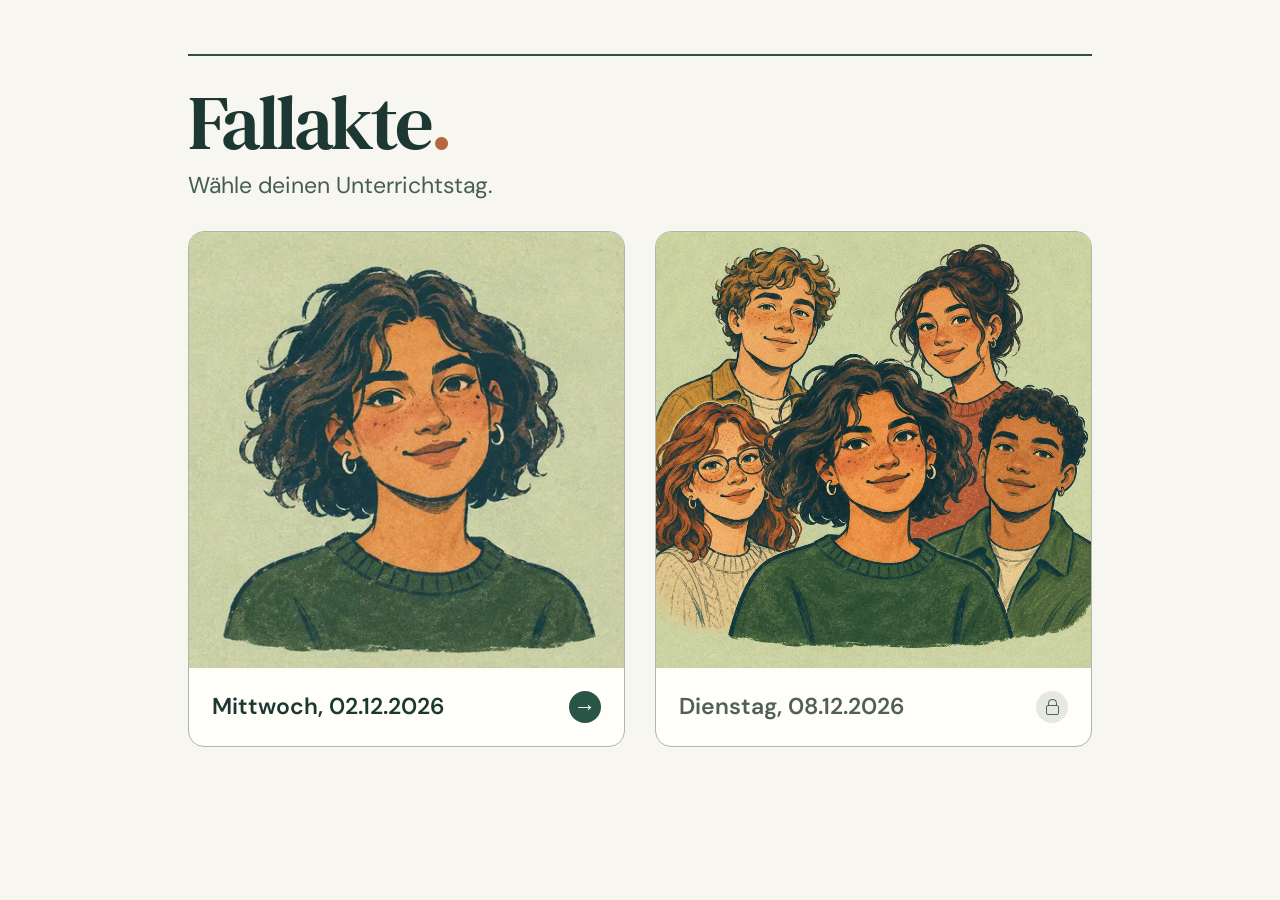
==== commit c1e5ce6a: "Verbinde die Unterrichtstage über eine gemeinsame, versionsabhängige Tagesauswahl" ====
--- a/index.html
+++ b/index.html
@@ -2,61 +2,36 @@
 <html lang="de">
 <head>
   <meta charset="utf-8">
-  <meta name="viewport" content="width=device-width,initial-scale=1">
+  <meta name="viewport" content="width=device-width, initial-scale=1">
   <meta name="theme-color" content="#183c37">
-  <title>Fallakte · Beratungsraum</title>
-  <link rel="stylesheet" href="app/style.css">
+  <title>Fallakte.</title>
+  <link rel="stylesheet" href="tagesauswahl/start.css">
 </head>
 <body>
-<header class="top">
-  <div class="bar">
-    <a href="#home" class="brand" id="brand"><span class="mark" data-icon="chat"></span>Fallakte<span class="brand-dot">.</span></a>
-    <div class="room-identity" id="room-identity" hidden>
-      <span class="avatar" id="avatar" aria-hidden="true"></span>
-      <div><h1 id="step" tabindex="-1"></h1><div class="room-meta" id="room-level"></div></div>
+  <main id="auswahl" aria-labelledby="titel">
+    <header>
+      <h1 id="titel">Fallakte<span>.</span></h1>
+      <p>Wähle deinen Unterrichtstag.</p>
+    </header>
+    <div class="tage">
+      <h2>
+        <button class="tag" id="erster-tag" aria-labelledby="datum-02" data-entry="02-12.html">
+          <img width="480" height="480" src="assets/laura.webp" alt="Porträt von Laura">
+          <span class="beschriftung"><span id="datum-02">Mittwoch, 02.12.2026</span><span class="zeichen" aria-hidden="true"></span></span>
+        </button>
+      </h2>
+      <h2>
+        <button class="tag" id="zweiter-tag" aria-labelledby="datum-08" disabled>
+          <img width="820" height="820" src="tagesauswahl/assets/laura-umfeld.webp" alt="Laura mit vier Personen aus ihrem Umfeld">
+          <span class="beschriftung"><span id="datum-08">Dienstag, 08.12.2026</span><span class="zeichen" aria-hidden="true"></span></span>
+        </button>
+      </h2>
     </div>
-    <nav aria-label="Arbeitsbereiche">
-      <button id="home-nav"><i data-icon="folder"></i><span id="home-label">Fallakten</span></button>
-      <button id="cards-nav"><i data-icon="book"></i>Infokarten</button>
-    </nav>
-    <span class="subject">Biologie <b>·</b> Klasse 8</span>
-  </div>
-</header>
-<main>
-  <section id="home" class="shell">
-    <div class="intro"><span class="eyebrow"><i data-icon="chat"></i> Verhütungsberatung</span><h1>Dein Beratungsraum<span>.</span></h1><p>Lies die Nachrichten. Vergleiche die Möglichkeiten. Welchen Rat gibst du?</p><button class="outline" id="open-recovery">Nach Neustart weitermachen</button></div>
-    <div class="level-box"><div class="level-caption"><span class="square-icon"><i data-icon="layers"></i></span><div><h2>Wähle dein Niveau</h2><p>Markiere auf deinem Laufzettel immer den Abschnitt, den du beginnst.</p></div></div><div id="levels" aria-label="Niveau" role="group"></div></div>
-    <div class="section-heading"><h2>Fallübersicht</h2><span id="case-order"></span></div>
-    <div class="cases" id="case-list"></div>
-    <p class="material"><i data-icon="pencil"></i> Lege deinen Laufzettel und die Infokarten bereit.</p>
+  </main>
+  <section id="arbeitsplatz" aria-label="Gewählter Unterrichtstag" hidden>
+    <nav aria-label="Unterrichtstage"><button id="zurueck" type="button"><span aria-hidden="true">←</span> Zur Tagesauswahl</button></nav>
   </section>
-  <section id="recovery" class="shell secondary" aria-labelledby="recovery-title" hidden>
-    <h1 id="recovery-title" tabindex="-1">Nach Neustart weitermachen</h1>
-    <p>Schau auf deinen Laufzettel. Du beginnst am markierten Abschnitt neu.</p>
-    <div id="recovery-picker"></div>
-    <button class="text-button" id="leave-recovery">Zur Fallübersicht</button>
-  </section>
-  <section id="room" class="shell" hidden>
-    <div class="pane-switch" role="group" aria-label="Arbeitsansicht">
-      <button id="read-chat" aria-controls="chat-panel"><i data-icon="chat"></i> Chat lesen</button>
-      <button id="write-answer" aria-controls="answer-panel"><i data-icon="pencil"></i> Antwort geben</button>
-      <button id="chat-help" aria-controls="support-panel"><i data-icon="help"></i> Hilfe</button>
-    </div>
-    <div class="workspace">
-      <section class="chat panel" id="chat-panel" aria-label="Beratungsgespräch">
-        <div id="history" role="log" aria-live="off" aria-label="Bisherige Nachrichten" tabindex="0"></div>
-        <button id="latest" class="latest" hidden><i data-icon="down"></i> Zur aktuellen Nachricht</button>
-      </section>
-      <section class="work panel" id="answer-panel" aria-label="Antwortbereich"><p id="card-cue" hidden></p><div id="work"></div><section id="support-panel" aria-label="Hilfen zum aktuellen Schritt" hidden></section><div id="help-dock" class="help-controls" hidden></div></section>
-    </div>
-  </section>
-  <section class="shell secondary" id="resources" hidden><span class="eyebrow"><i data-icon="book"></i> Nachschlagen</span><div class="card-nav"><h1 tabindex="-1">Infokarten</h1><button class="primary return">Zurück</button></div><p>Nutzt zuerst eure eigenen Infokarten. Hier könnt ihr nachlesen. Beim Schwangerschaftsschutz vergleichen alle vier Karten ein Jahr Anwendung im Alltag.</p><div id="method-cards"></div></section>
-</main>
-<footer><span class="footer-brand"><i data-icon="folder"></i> Fallakte</span><span>Fiktive Beratungsfälle für den Biologieunterricht</span></footer>
-<script src="data/dialogdaten.js"></script>
-<script src="data/lernhilfen.js"></script>
-<script src="app/ui.js"></script>
-<script src="app/lernhilfen.js"></script>
-<script src="app/wiederaufnahme.js"></script>
-<script src="app/app.js"></script>
-</body></html>
+  <script src="tagesauswahl/sitzung.js"></script>
+  <script src="tagesauswahl/start.js"></script>
+</body>
+</html>
--- a/tagesauswahl/start.css
+++ b/tagesauswahl/start.css
@@ -0,0 +1,97 @@
+@font-face {
+  font-family: "DM Sans";
+  src: url("../assets/dmsans.ttf") format("truetype");
+  font-weight: 100 1000;
+  font-display: swap;
+}
+@font-face {
+  font-family: "DM Serif Text";
+  src: url("../assets/dmseriftext.ttf") format("truetype");
+  font-display: swap;
+}
+:root {
+  color-scheme: light;
+  font-family: "DM Sans", Arial, sans-serif;
+  color: #1d3833;
+  background: #f7f6f0;
+}
+* { box-sizing: border-box; }
+[hidden] { display: none !important; }
+body, h1, h2, p { margin: 0; }
+button { font: inherit; color: inherit; cursor: pointer; touch-action: manipulation; }
+button:focus-visible { outline: 3px solid #974c1f; outline-offset: 4px; }
+
+#auswahl {
+  width: min(94%, 956px);
+  margin-inline: auto;
+  padding: clamp(22px, 6vh, 72px) clamp(6px, 2vw, 26px) 36px;
+}
+#auswahl header {
+  margin-bottom: clamp(18px, 3.5vh, 38px);
+  border-top: 2px solid #285345;
+  padding-top: clamp(16px, 3vh, 36px);
+}
+h1 {
+  font: clamp(48px, 6vw, 80px)/1.04 "DM Serif Text", Georgia, serif;
+  letter-spacing: -.045em;
+}
+h1 span { color: #b76740; }
+header p { font-size: clamp(18px, 2vw, 23px); margin-top: 7px; color: #465d52; }
+.tage { display: grid; grid-template-columns: repeat(2, minmax(0, 1fr)); gap: clamp(14px, 2.6vw, 30px); }
+h2 { min-width: 0; font: 600 clamp(16px, 2vw, 23px)/1.3 "DM Sans", Arial, sans-serif; }
+.tag {
+  width: 100%;
+  display: block;
+  text-align: left;
+  border: 1px solid #aab8a7;
+  border-radius: 16px;
+  padding: 0;
+  overflow: hidden;
+  background: #fffef9;
+}
+.tag:enabled:hover { border-color: #265444; box-shadow: 0 2px 9px #20433526; }
+.tag:disabled { opacity: 1; cursor: default; color: #506056; }
+.tag img { display: block; width: 100%; height: auto; aspect-ratio: 1; }
+.beschriftung {
+  display: flex;
+  align-items: center;
+  justify-content: space-between;
+  gap: 8px;
+  padding: clamp(14px, 2vw, 23px);
+}
+.zeichen {
+  display: grid;
+  place-items: center;
+  flex: 0 0 32px;
+  height: 32px;
+  border-radius: 50%;
+  color: #fffef9;
+  background: #285545;
+}
+.zeichen::before { content: '→'; font: 22px/1 Arial, sans-serif; }
+:disabled .zeichen { position: relative; background: #e5e9df; color: #516353; }
+:disabled .zeichen::before {
+  content: ''; width: 7px; height: 6px; border: 1.8px solid; border-bottom: 0;
+  border-radius: 5px 5px 0 0; transform: translateY(-4px);
+}
+:disabled .zeichen::after {
+  position: absolute; content: ''; border: 1.8px solid; width: 11px;
+  height: 8px; border-radius: 2px; top: 14px;
+}
+#arbeitsplatz { height: 100vh; height: 100dvh; display: flex; flex-direction: column; }
+#arbeitsplatz nav { background: #f7f6f0; border-bottom: 1px solid #d3d9cc; padding-inline: clamp(8px, 3vw, 36px); }
+#zurueck { min-height: 44px; background: none; border: 0; font-size: 15px; font-weight: 600; }
+#zurueck span { margin-right: .3em; }
+#arbeitsplatz iframe { display: block; width: 100%; flex: 1; min-height: 0; border: 0; }
+@media (max-width: 580px) {
+  #auswahl { width: min(100% - 28px, 396px); padding: 16px 0 24px; }
+  .tage { grid-template-columns: 1fr; }
+  .tag { display: grid; grid-template-columns: 42% 1fr; align-items: stretch; }
+  .beschriftung { flex-direction: column; justify-content: center; align-items: flex-start; }
+}
+@media (min-width: 581px) and (max-height: 660px) {
+  #auswahl { width: min(94%, max(620px, 116vh)); padding-block: 12px; }
+  #auswahl header { padding-top: 10px; margin-bottom: 12px; }
+  h1 { font-size: 44px; }
+  .beschriftung { padding: 10px 14px; }
+}
